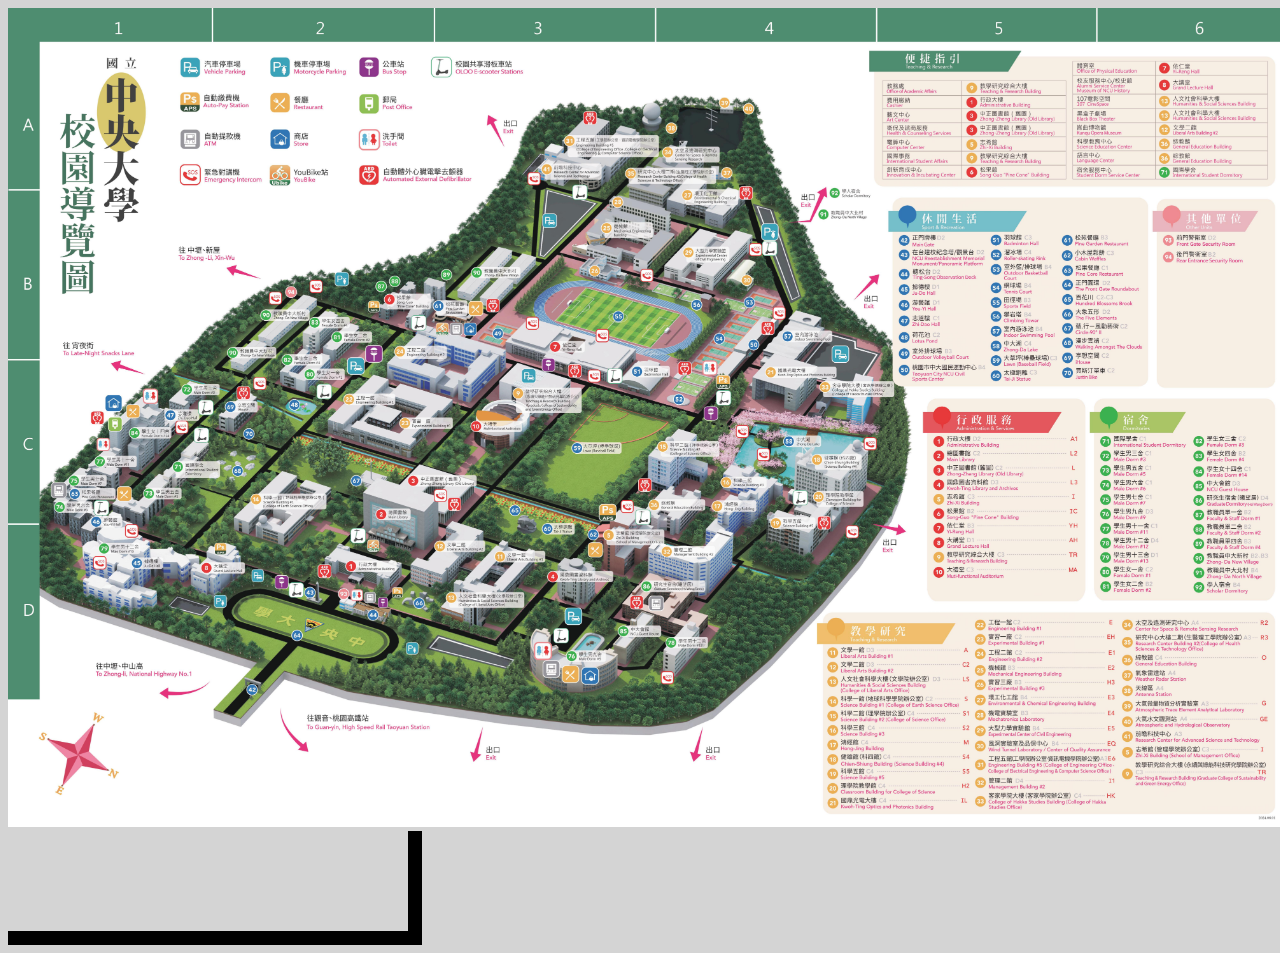
==== main.html @ 0cfbfbfb "Add files via upload" ====
<!DOCTYPE html>
<head>
    <meta charset="UTF-8"/>
    <title>urm what the sigma</title>
    <link rel="stylesheet" href="style.css">
</head>
<body>
    <div id="img-container">
        <img id="img1" src="01-Campus Map-202408.jpg"/>
    </div>
    <div id="sch-container">
        
    </div>

    <script src="js.js"></script>
</body>
---- style.css ----
body{
    background: rgb(212, 212, 212);
    overflow-x:hidden;
}
#img1{
    width:100vw;
}
#sch-container{
    width:400px;
    border-right:14px solid black;
    border-bottom:14px solid black;
    height:100px;
}
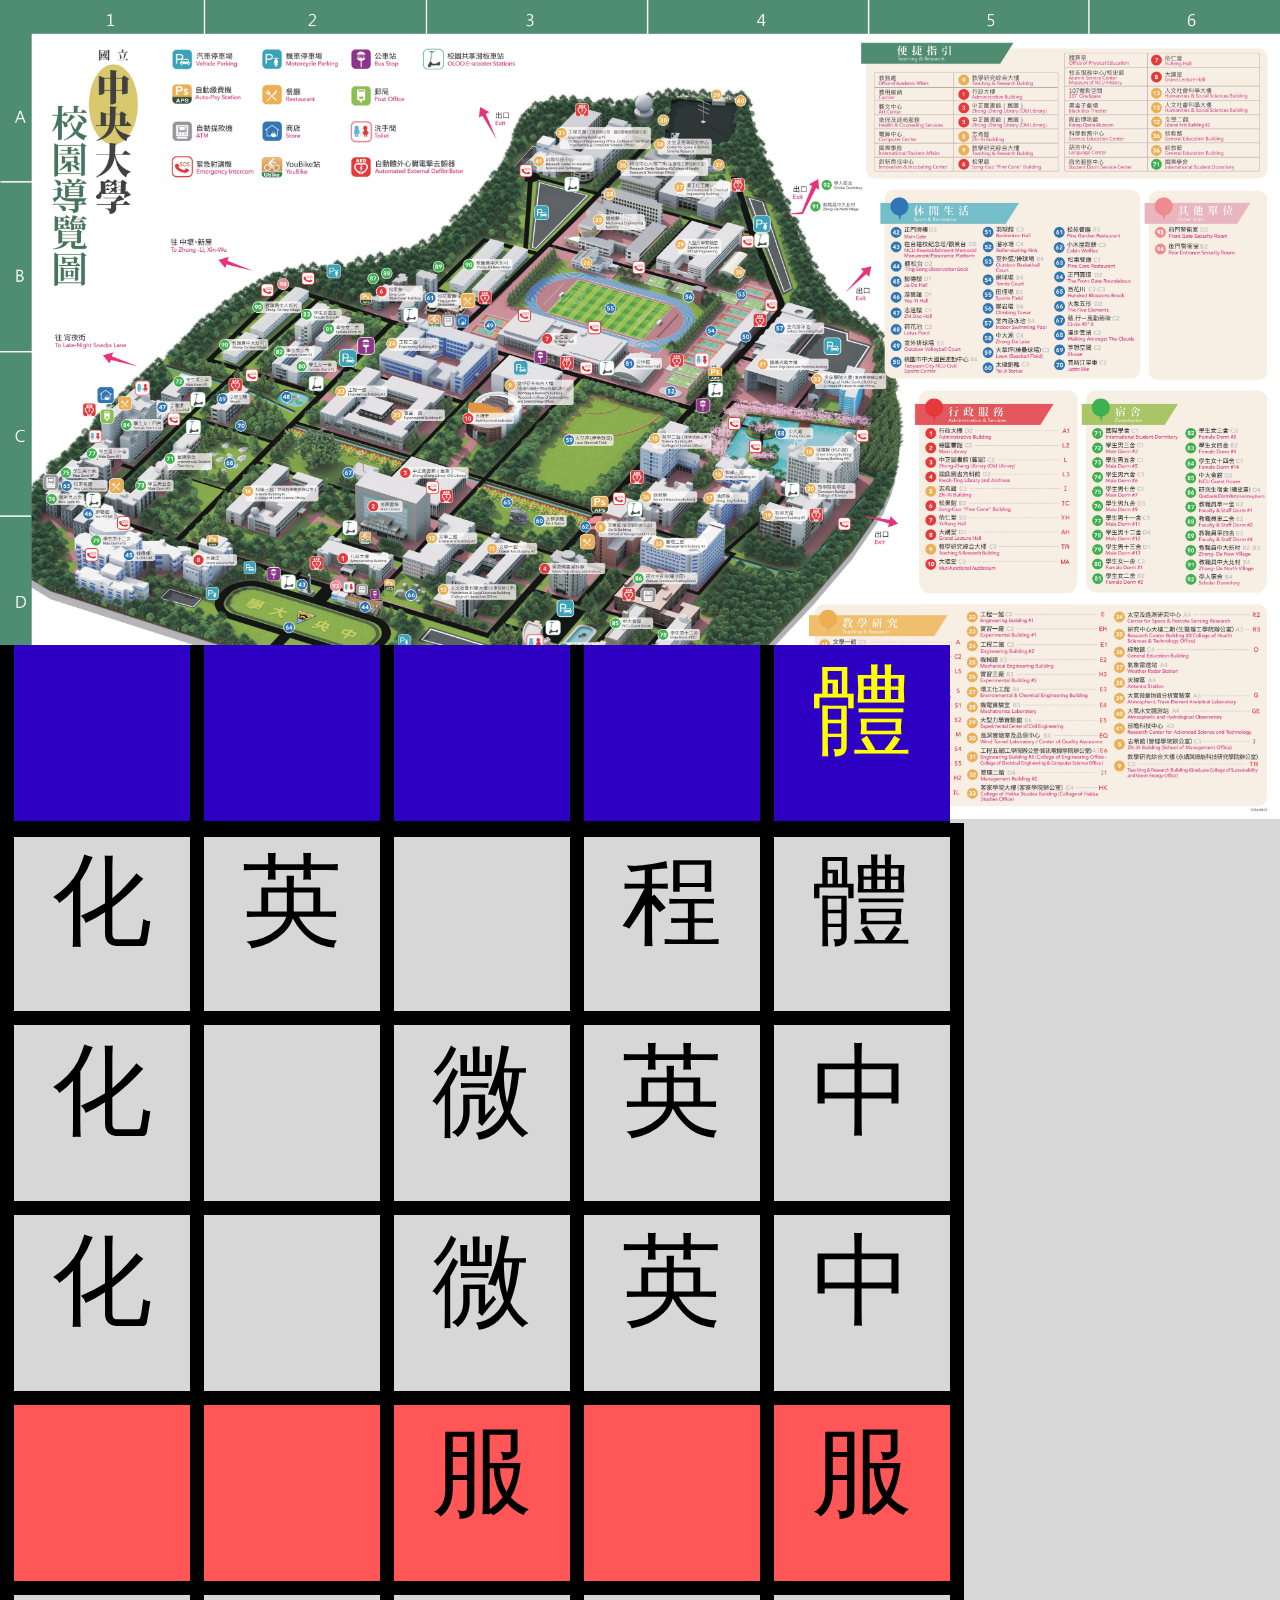
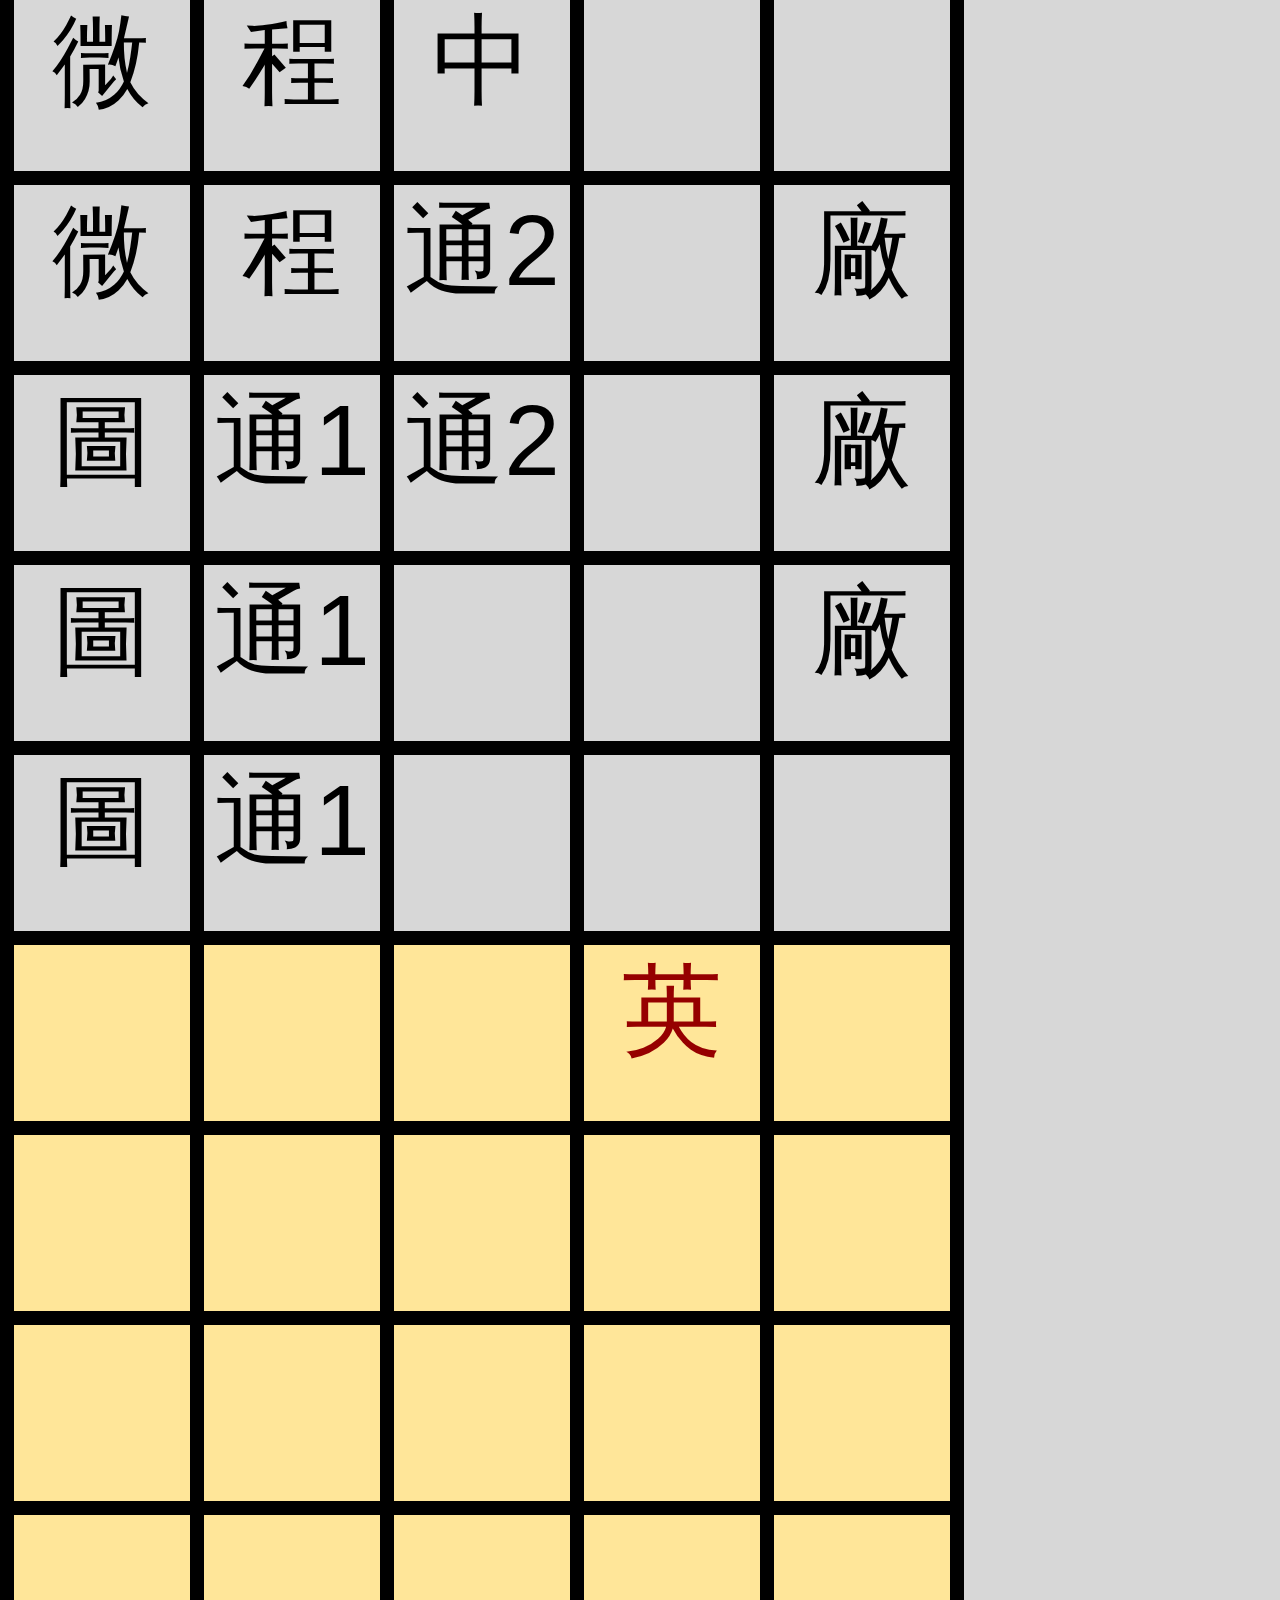
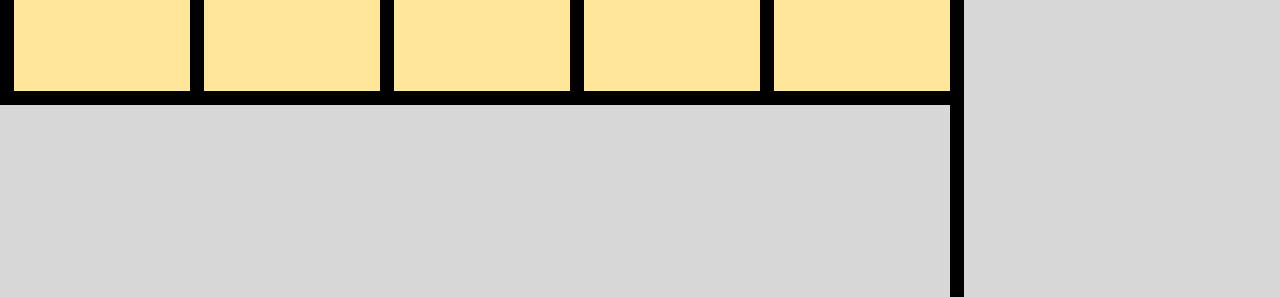
==== commit dba8c9bf: "Update main.html" ====
--- a/main.html
+++ b/main.html
@@ -13,4 +13,4 @@
     </div>
 
     <script src="js.js"></script>
-</body>+</body>
--- a/style.css
+++ b/style.css
@@ -1,13 +1,27 @@
+*{
+    margin:0px;
+}
 body{
-    background: rgb(212, 212, 212);
+    background: rgb(215, 215, 215);
     overflow-x:hidden;
 }
 #img1{
     width:100vw;
 }
 #sch-container{
-    width:400px;
+    width:950px;
+    border-top:14px solid black;
     border-right:14px solid black;
-    border-bottom:14px solid black;
-    height:100px;
-}+    height:2660px;
+}
+.blocks{
+    width:176px;
+    border-left: 14px solid black;
+    border-bottom: 14px solid black;
+    height:176px;
+    position:absolute;
+    text-align: center;
+    font-size:100px;
+    font-family: Arial, Helvetica, sans-serif;
+    font-weight: 500;
+}
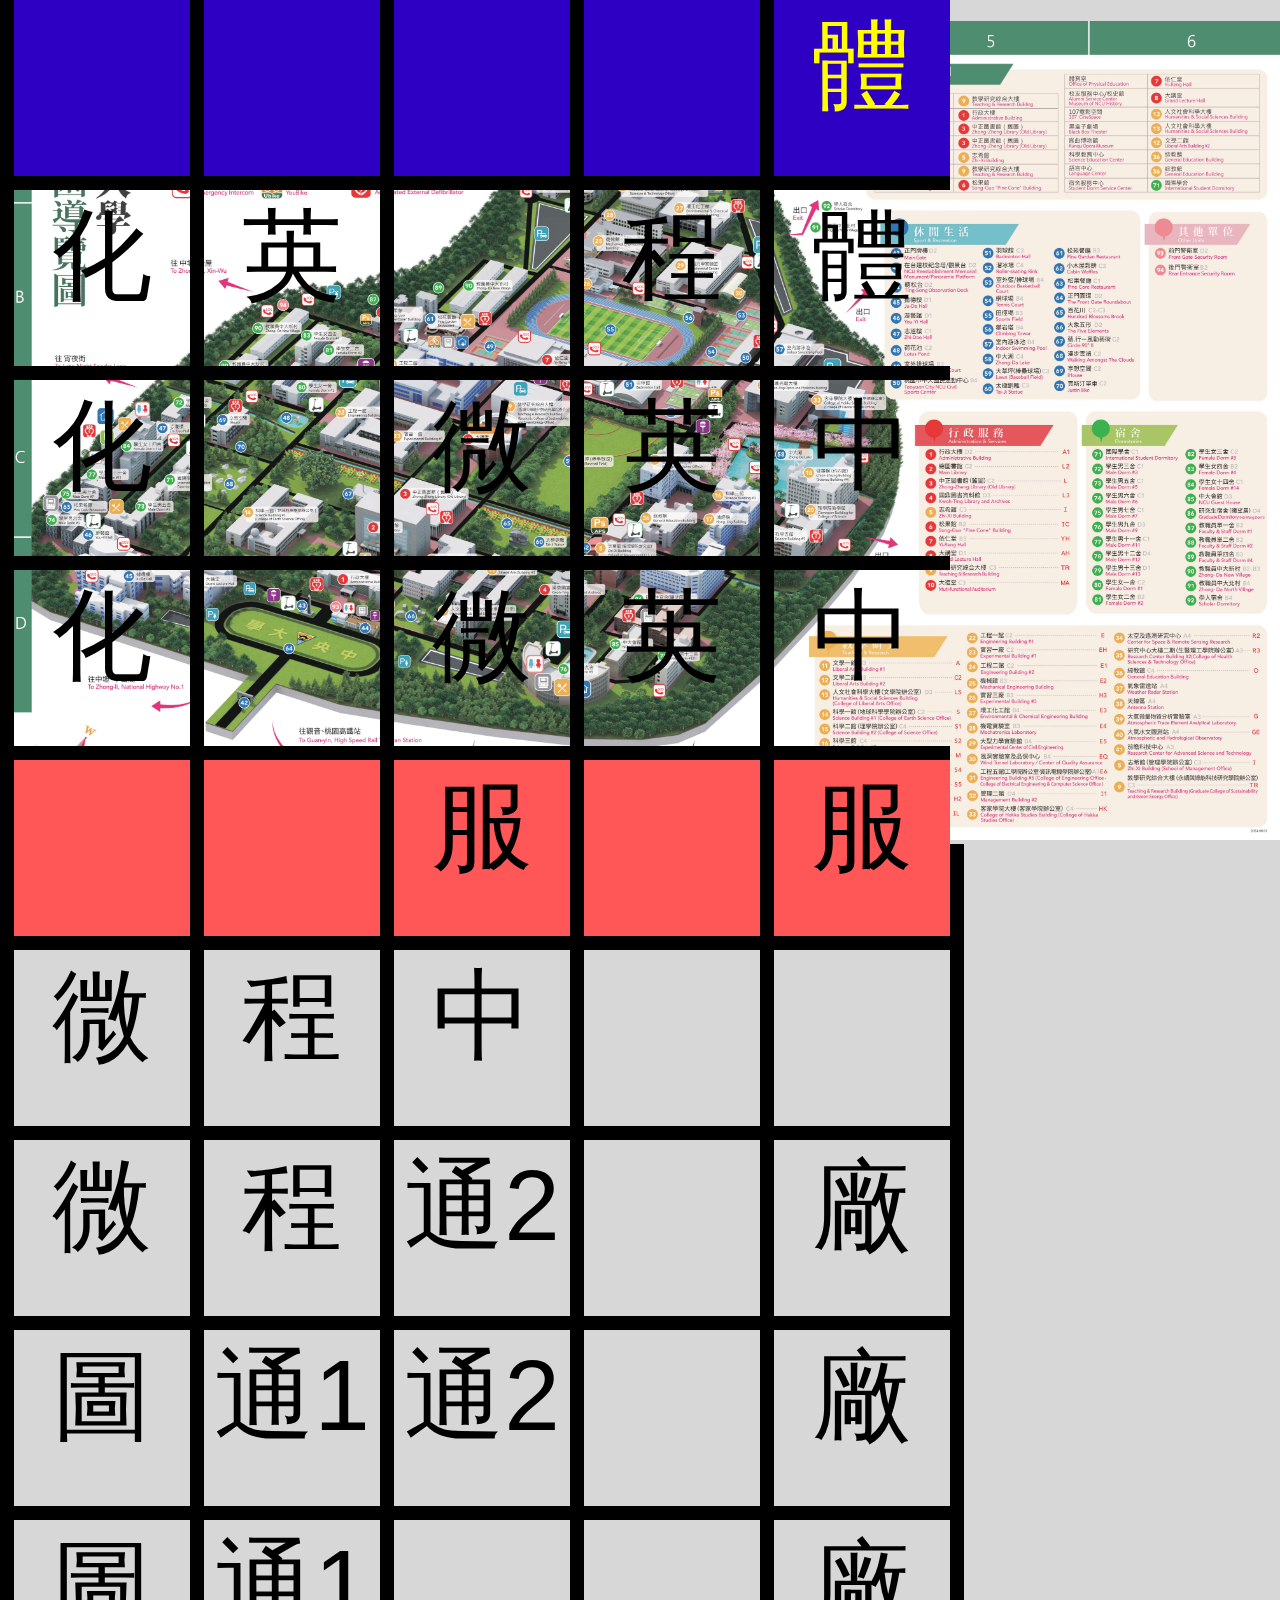
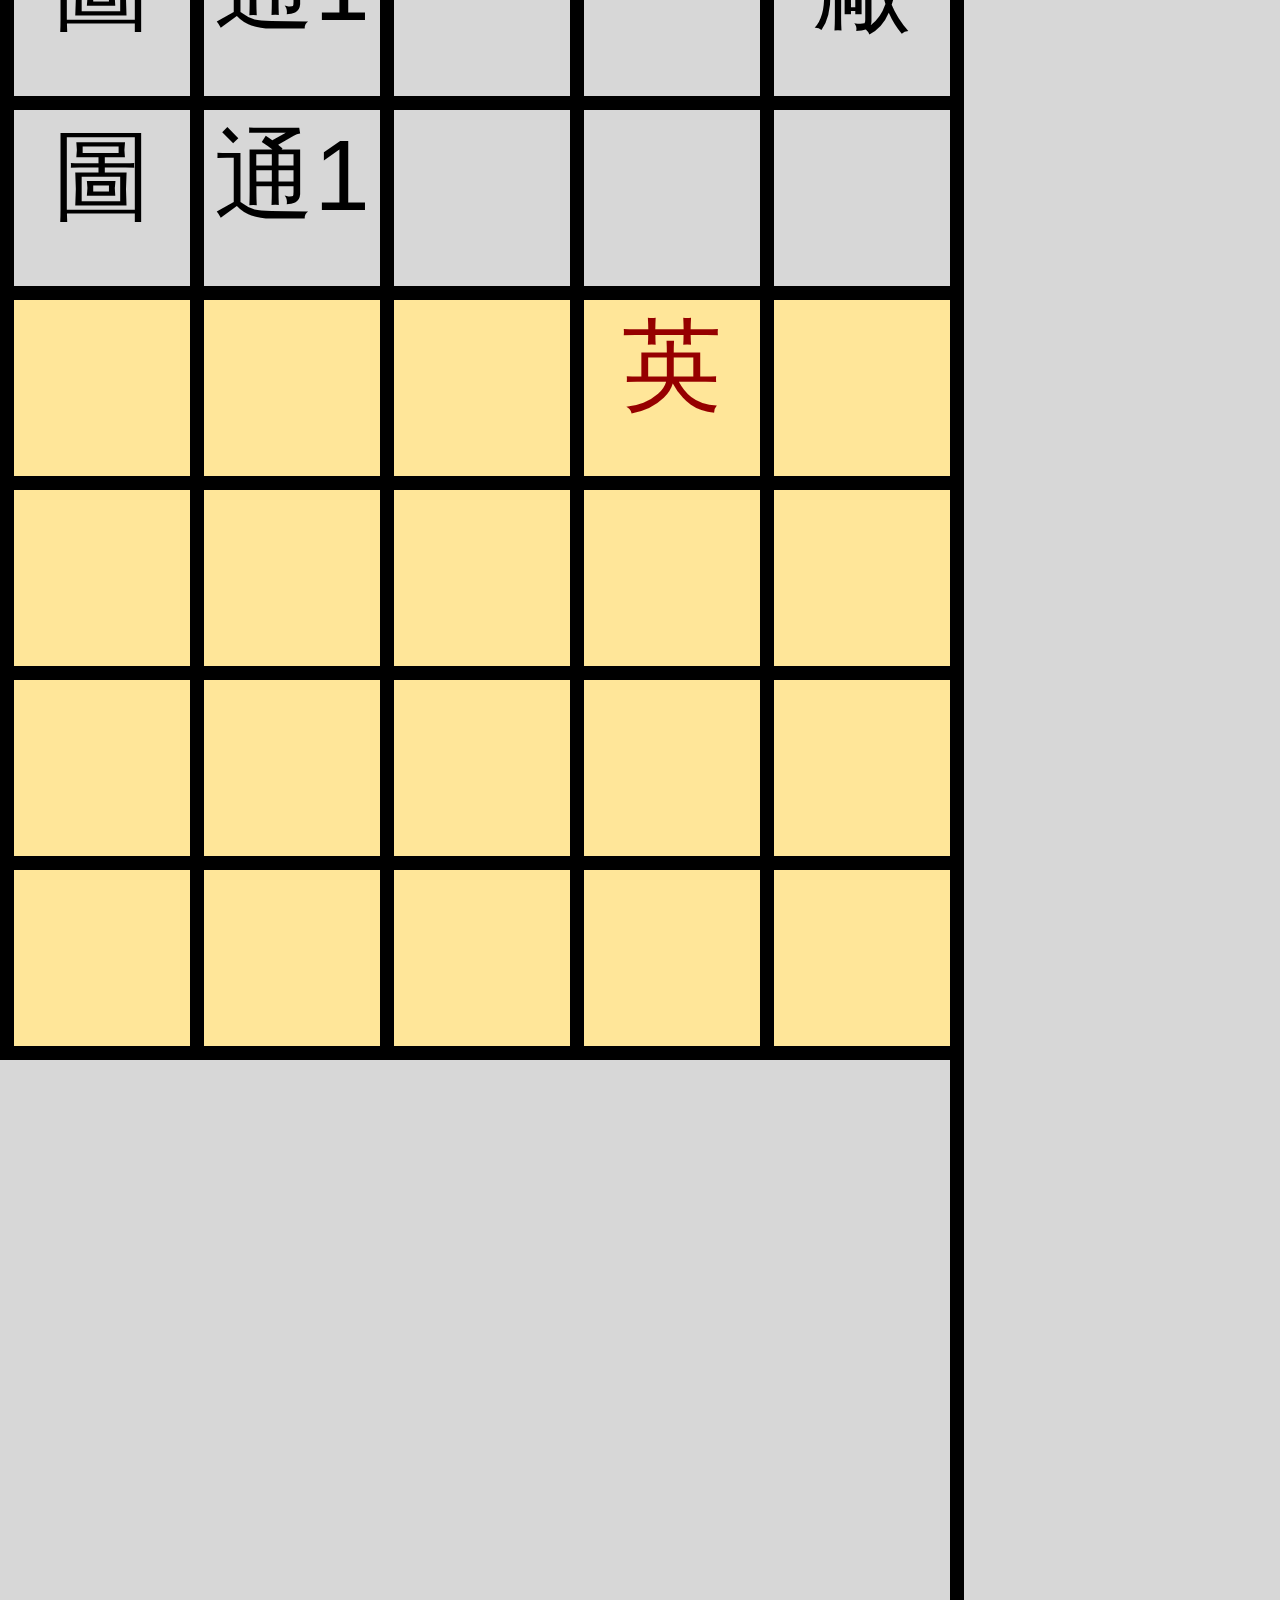
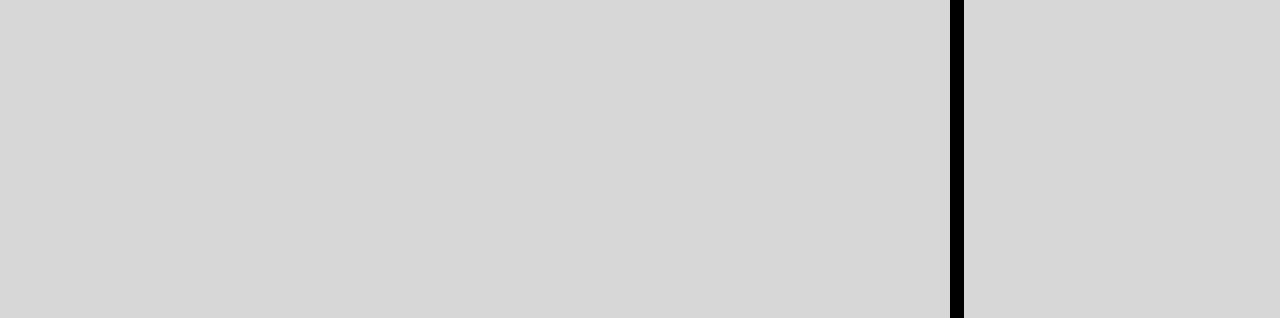
==== commit 0aa7827b: "Update main.html" ====
--- a/main.html
+++ b/main.html
@@ -2,14 +2,20 @@
 <head>
     <meta charset="UTF-8"/>
     <title>urm what the sigma</title>
-    <link rel="stylesheet" href="style.css">
+    <link rel="stylesheet" href="style.css" media="print" onload="this.media='all'">
 </head>
 <body>
+    <div id="mark1">
+
+    </div>
+    <div id="info-container">
+        status
+    </div>
     <div id="img-container">
         <img id="img1" src="01-Campus Map-202408.jpg"/>
     </div>
     <div id="sch-container">
-        
+
     </div>
 
     <script src="js.js"></script>
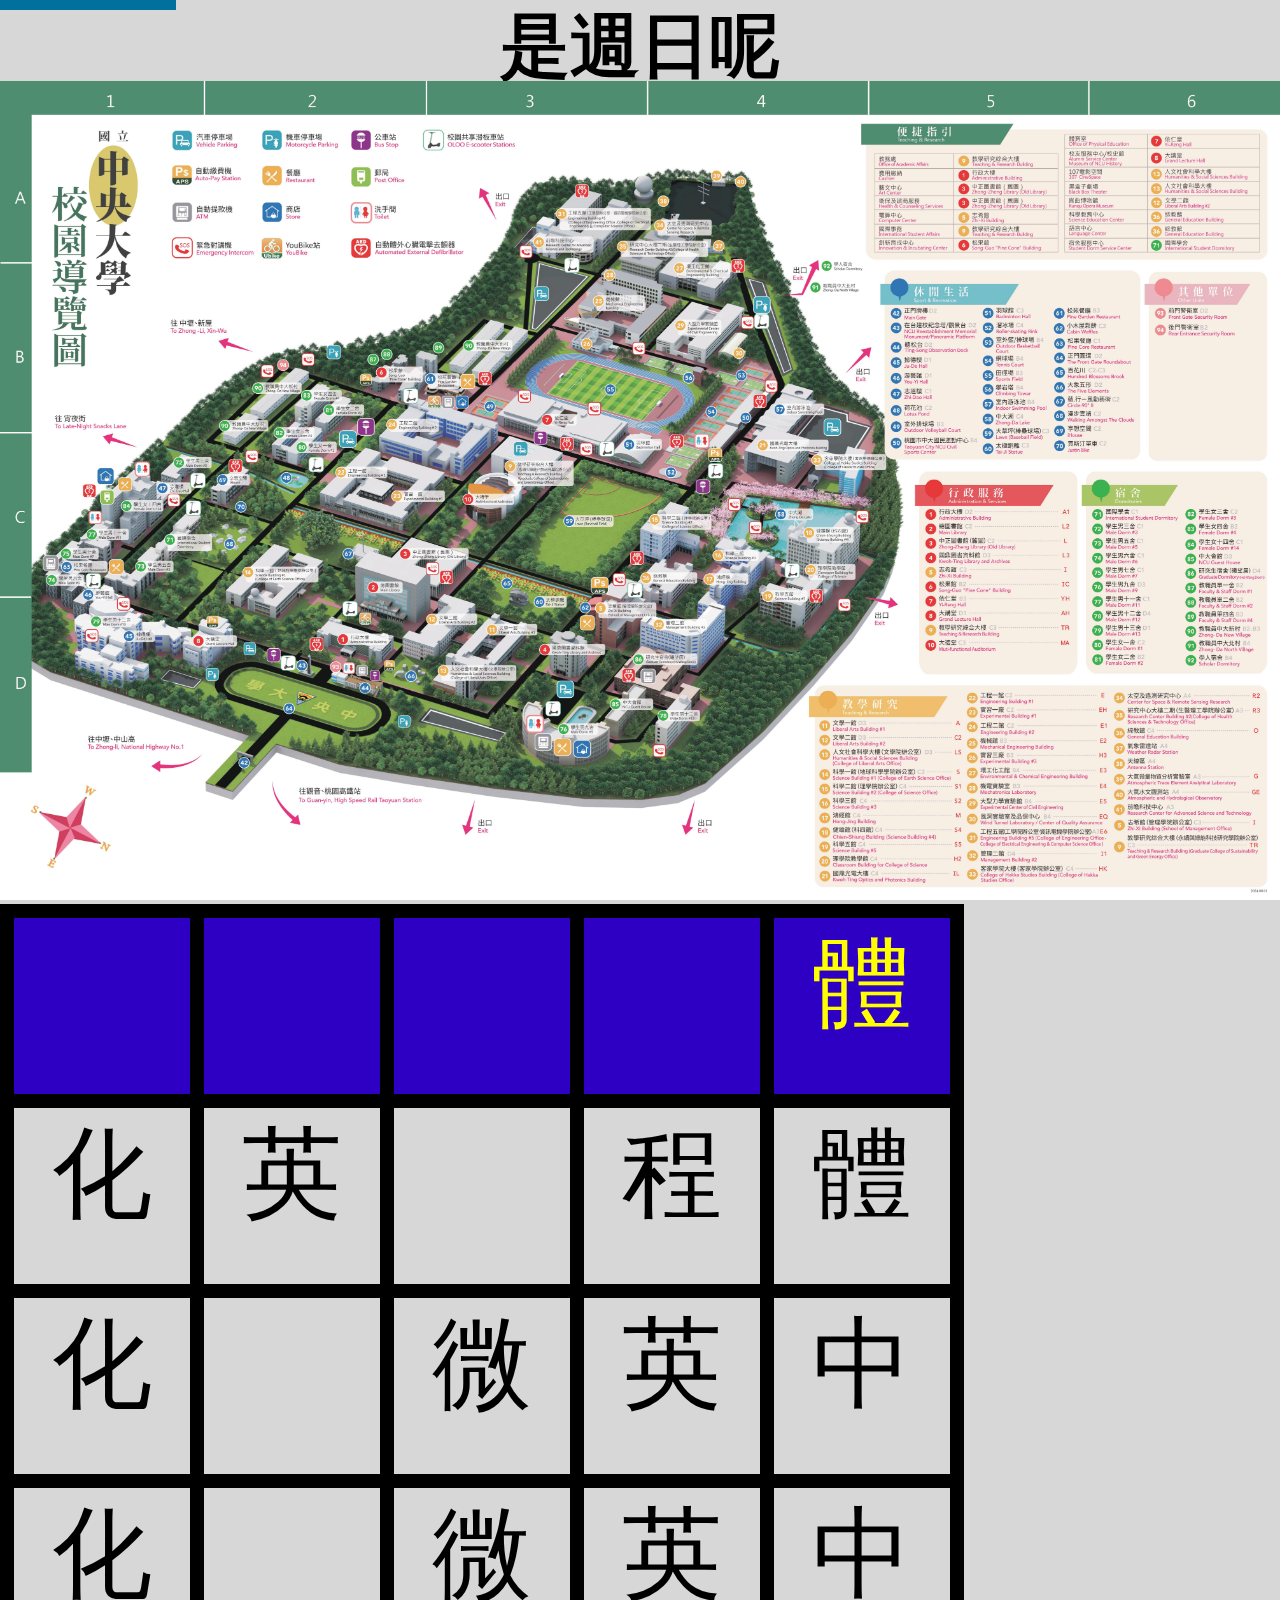
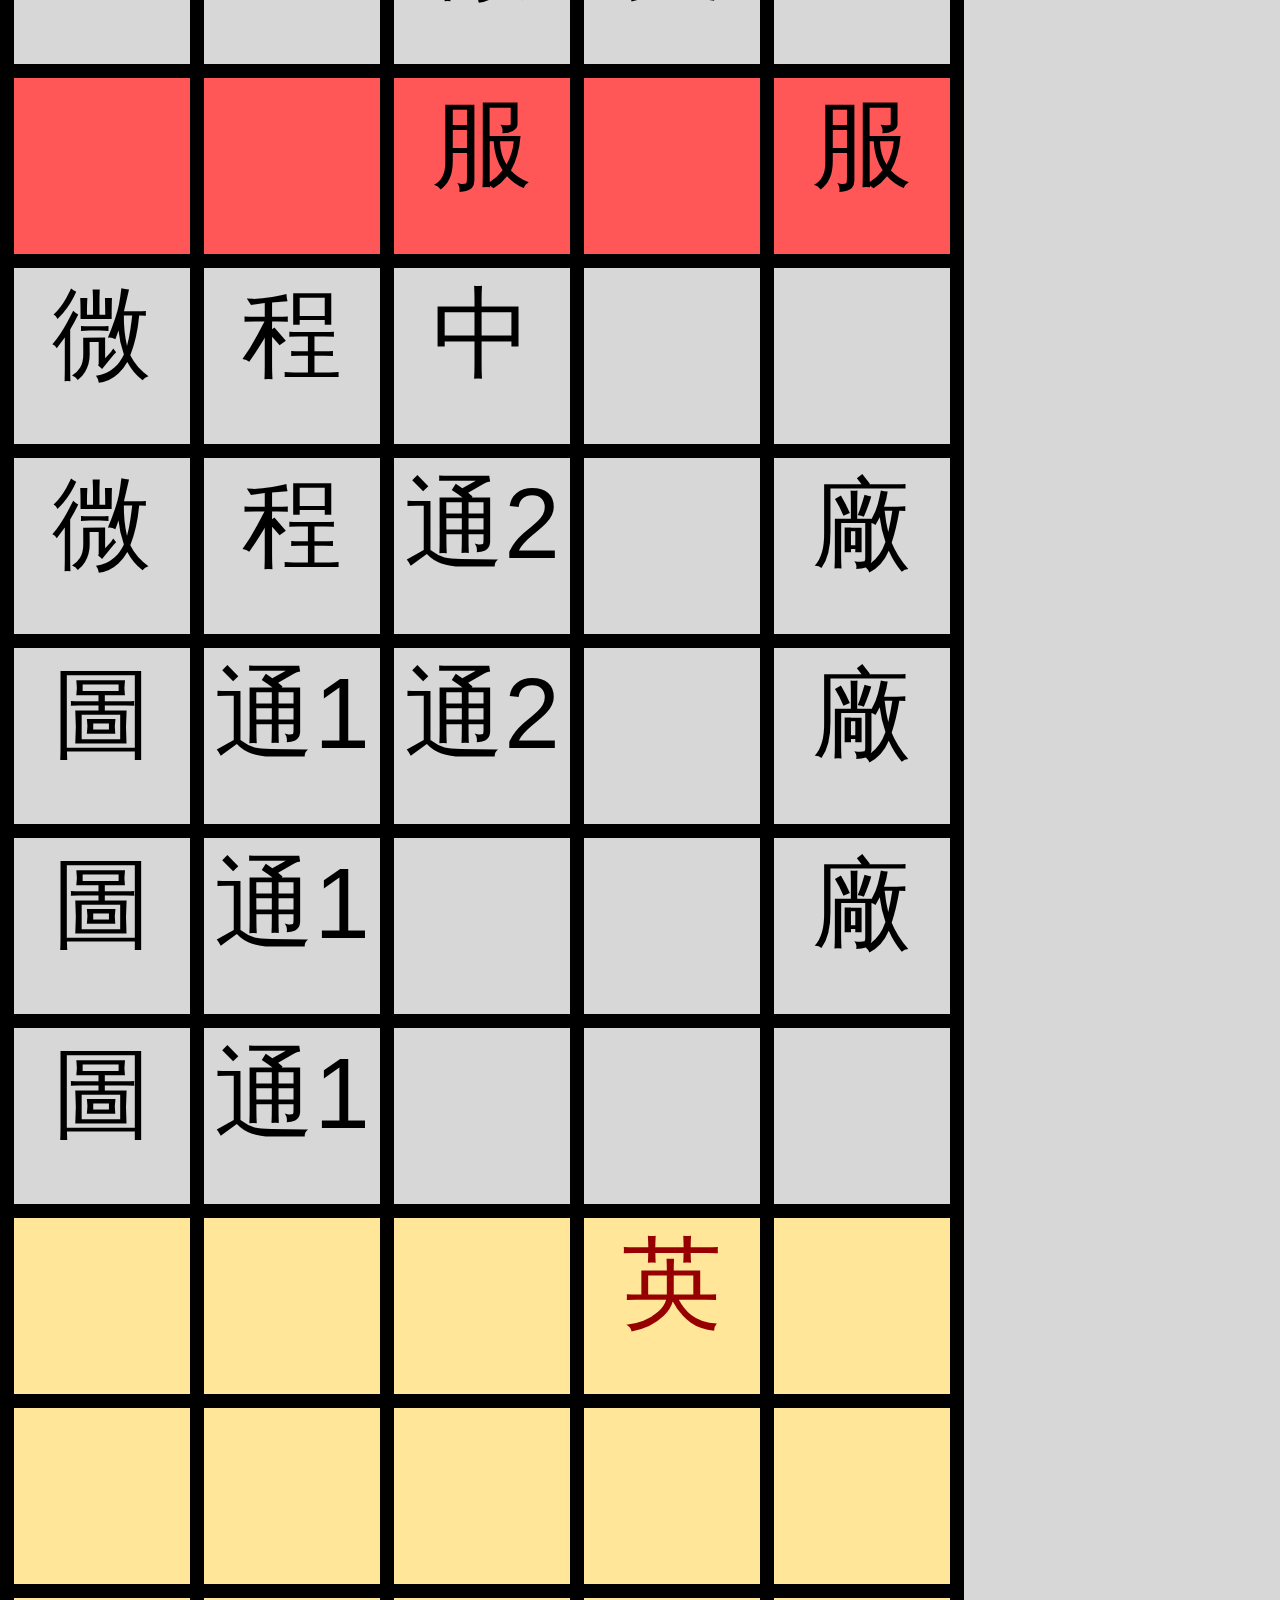
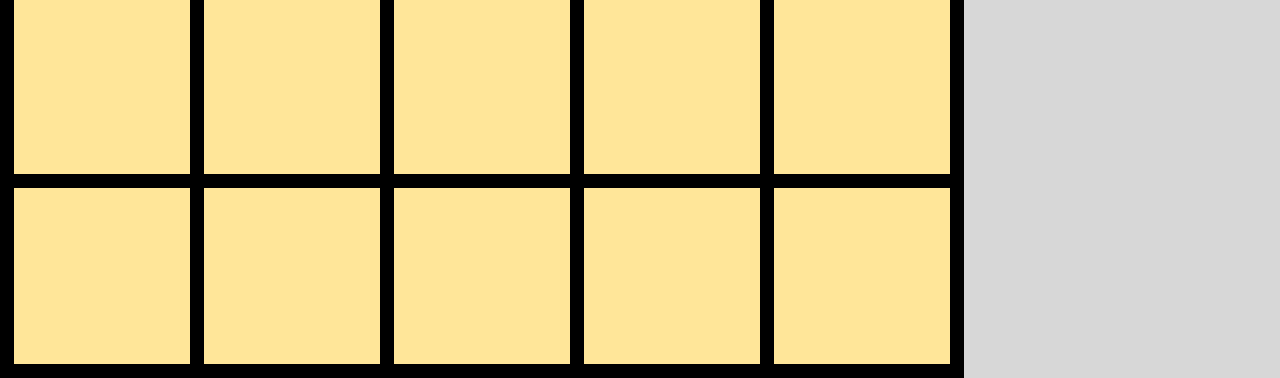
==== commit b0078acb: "Update main.html" ====
--- a/main.html
+++ b/main.html
@@ -1,6 +1,7 @@
 <!DOCTYPE html>
 <head>
     <meta charset="UTF-8"/>
+    <meta http-equiv="Permissions-Policy" content="interest-cohort=()">
     <title>urm what the sigma</title>
     <link rel="stylesheet" href="style.css" media="print" onload="this.media='all'">
 </head>
--- a/style.css
+++ b/style.css
@@ -4,17 +4,18 @@
 body{
     background: rgb(215, 215, 215);
     overflow-x:hidden;
-}
+}   
 #img1{
     width:100vw;
 }
 #sch-container{
+    position: relative;
     width:950px;
     border-top:14px solid black;
     border-right:14px solid black;
     height:2660px;
 }
-.blocks{
+.blocks{    
     width:176px;
     border-left: 14px solid black;
     border-bottom: 14px solid black;
@@ -24,4 +25,20 @@
     font-size:100px;
     font-family: Arial, Helvetica, sans-serif;
     font-weight: 500;
+    
 }
+#info-container{
+    font-size: 70px;
+    font-family: Arial, Helvetica, sans-serif;
+    text-align: center;
+    font-weight:600;
+    height:80.59px;
+}
+#mark1{
+    position:absolute;
+    display:block;
+    background-color: rgb(0, 113, 157);
+    z-index:1;
+    width:176px;
+    height:10px;
+}
